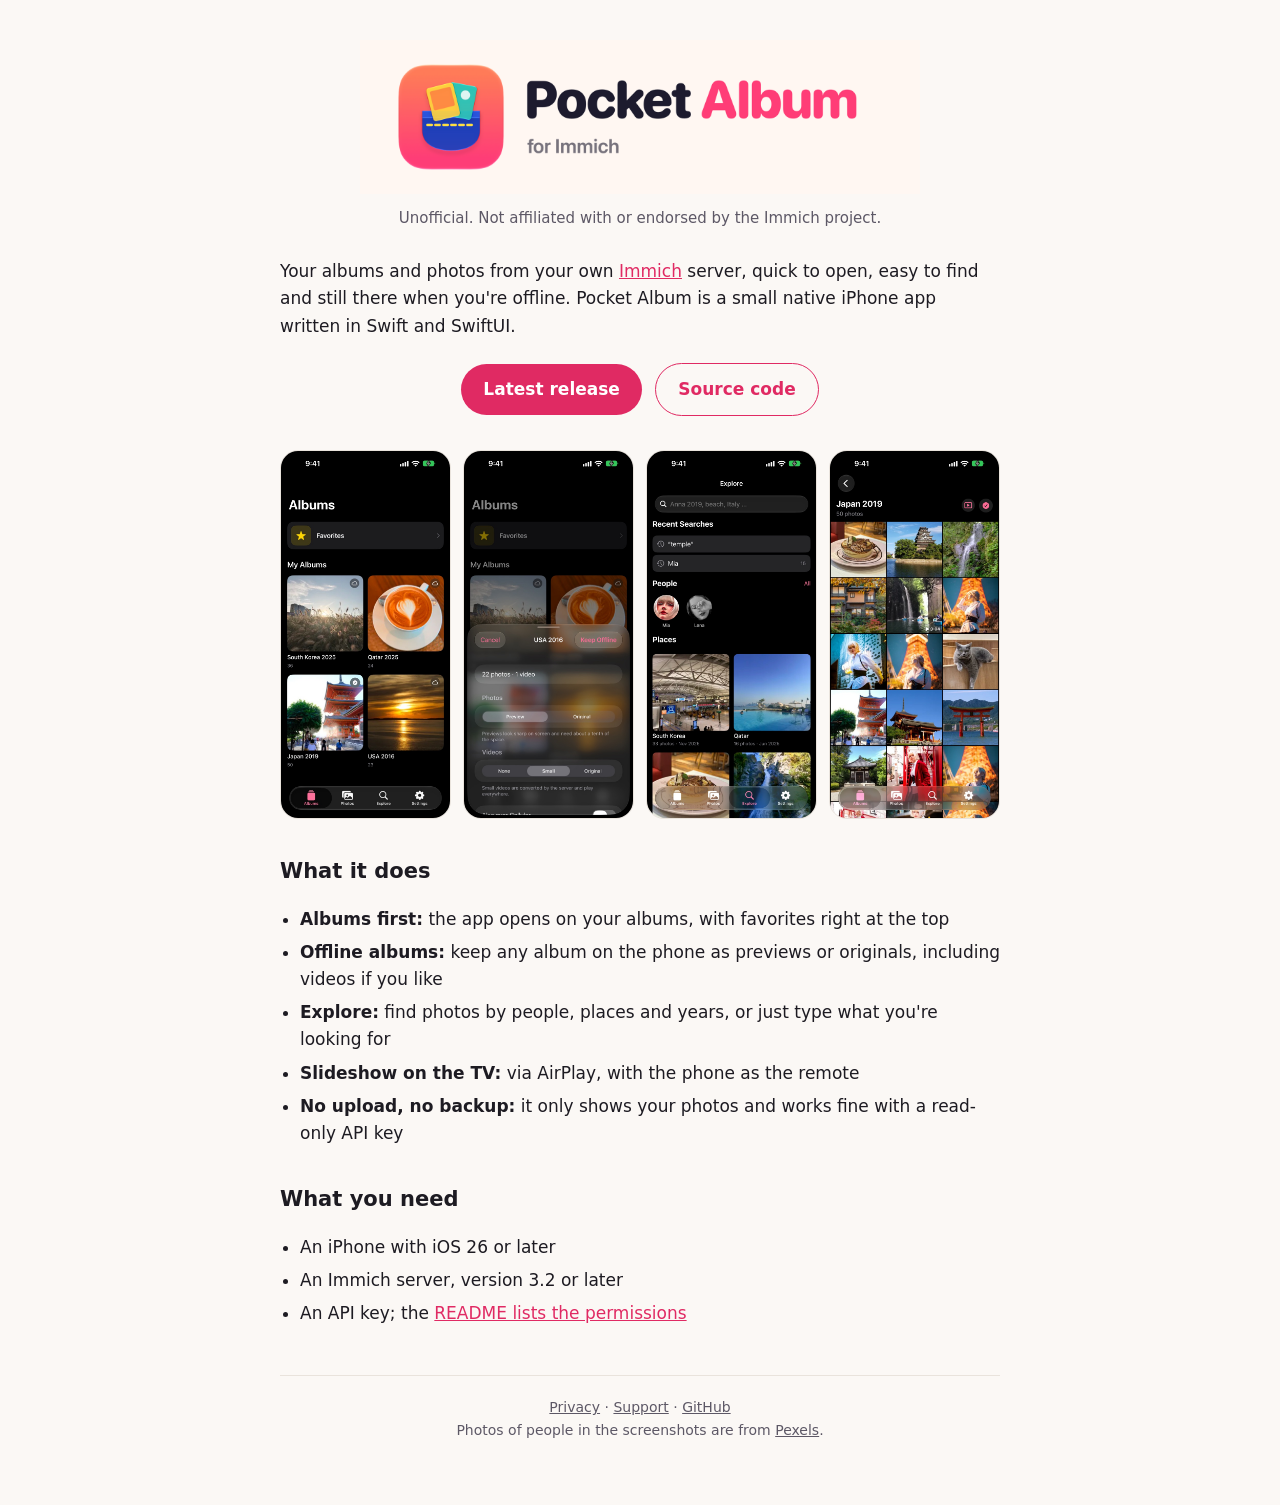
==== docs/index.html @ 1acf9f45 "Website for GitHub Pages: landing page, privacy and support; privacy policy updated" ====
<!doctype html>
<html lang="en">
<head>
<meta charset="utf-8">
<meta name="viewport" content="width=device-width,initial-scale=1">
<title>Pocket Album for Immich</title>
<meta name="description" content="A native iOS client for your own Immich server: albums first, offline albums, search by people, places and years.">
<link rel="icon" href="assets/symbol.png">
<link rel="stylesheet" href="style.css">
</head>
<body>
<main>
  <div class="kopf">
    <img class="banner hell" src="assets/banner-hell.png" alt="Pocket Album for Immich">
    <img class="banner dunkel" src="assets/banner-dunkel.png" alt="Pocket Album for Immich">
    <p class="unter">Unofficial. Not affiliated with or endorsed by the Immich project.</p>
  </div>

  <p>Your albums and photos from your own <a href="https://immich.app/">Immich</a> server, quick to open, easy to find and still there when you're offline. Pocket Album is a small native iPhone app written in Swift and SwiftUI.</p>

  <p style="text-align:center">
    <a class="knopf" href="https://github.com/ralksta/pocket-album/releases/latest">Latest release</a>
    <a class="knopf zwei" href="https://github.com/ralksta/pocket-album">Source code</a>
  </p>

  <div class="bilder">
    <img src="screenshots/1-albums.jpg" alt="Albums with favorites">
    <img src="screenshots/2-offline.jpg" alt="Keep an album offline">
    <img src="screenshots/3-explore.jpg" alt="Explore by people and places">
    <img src="screenshots/4-album.jpg" alt="Album view">
  </div>

  <h2>What it does</h2>
  <ul class="liste">
    <li><strong>Albums first:</strong> the app opens on your albums, with favorites right at the top</li>
    <li><strong>Offline albums:</strong> keep any album on the phone as previews or originals, including videos if you like</li>
    <li><strong>Explore:</strong> find photos by people, places and years, or just type what you're looking for</li>
    <li><strong>Slideshow on the TV:</strong> via AirPlay, with the phone as the remote</li>
    <li><strong>No upload, no backup:</strong> it only shows your photos and works fine with a read-only API key</li>
  </ul>

  <h2>What you need</h2>
  <ul class="liste">
    <li>An iPhone with iOS 26 or later</li>
    <li>An Immich server, version 3.2 or later</li>
    <li>An API key; the <a href="https://github.com/ralksta/pocket-album#api-key-permissions">README lists the permissions</a></li>
  </ul>

  <footer>
    <a href="privacy/">Privacy</a> · <a href="support/">Support</a> · <a href="https://github.com/ralksta/pocket-album">GitHub</a><br>
    Photos of people in the screenshots are from <a href="https://www.pexels.com">Pexels</a>.
  </footer>
</main>
</body>
</html>
---- docs/style.css ----
:root{--bg:#fbf8f5;--fg:#1d1b22;--mut:#5d5866;--karte:#fff;--linie:#e9e3dc;--akzent:#e02a63;--akzent2:#ff7a59}
@media (prefers-color-scheme:dark){:root{--bg:#0e1116;--fg:#f2eff4;--mut:#a7a1ad;--karte:#171b22;--linie:#262b34;--akzent:#ff5a8a;--akzent2:#ff9a7f}}
*{box-sizing:border-box}
body{margin:0;background:var(--bg);color:var(--fg);font:17px/1.6 -apple-system,BlinkMacSystemFont,"Segoe UI",system-ui,sans-serif}
main{max-width:760px;margin:0 auto;padding:40px 20px 64px}
a{color:var(--akzent)}
.kopf{text-align:center;margin-bottom:28px}
.kopf img.banner{width:100%;max-width:560px;height:auto}
.hell{display:inline}.dunkel{display:none}
@media (prefers-color-scheme:dark){.hell{display:none}.dunkel{display:inline}}
.unter{color:var(--mut);font-size:15px;margin-top:4px}
h1{font-size:30px;line-height:1.2;margin:32px 0 8px}
h2{font-size:21px;margin:36px 0 8px}
.knopf{display:inline-block;background:var(--akzent);color:#fff;text-decoration:none;font-weight:600;padding:12px 22px;border-radius:999px;margin:6px 4px}
.knopf.zwei{background:transparent;color:var(--akzent);border:1.5px solid var(--akzent)}
.bilder{display:grid;grid-template-columns:repeat(4,1fr);gap:12px;margin:28px 0}
.bilder img{width:100%;height:auto;border-radius:18px;border:1px solid var(--linie)}
@media (max-width:640px){.bilder{grid-template-columns:repeat(2,1fr)}}
ul.liste{padding-left:20px}ul.liste li{margin:6px 0}
.karte{background:var(--karte);border:1px solid var(--linie);border-radius:16px;padding:18px 20px;margin:14px 0}
footer{color:var(--mut);font-size:14px;text-align:center;margin-top:48px;border-top:1px solid var(--linie);padding-top:20px}
footer a{color:var(--mut)}
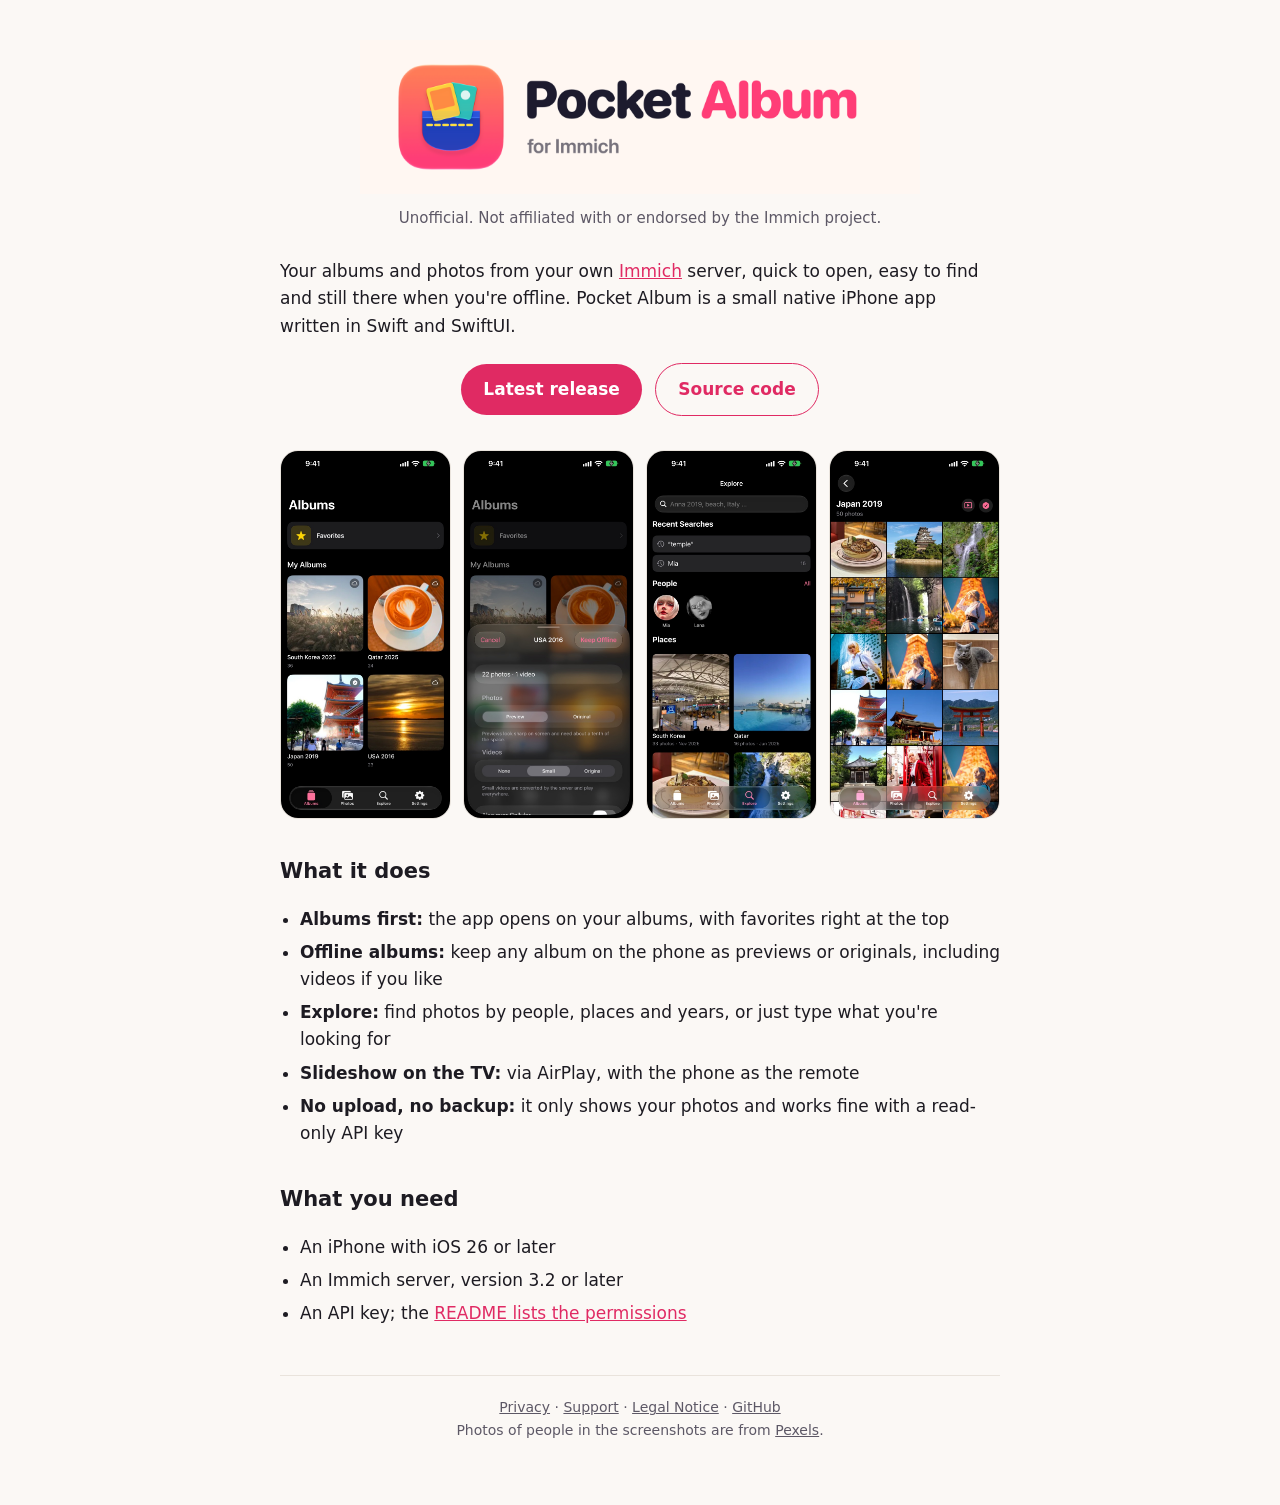
==== commit 6a715840: "Add legal notice page and link it from every page; name the controller in the privacy policy" ====
--- a/docs/index.html
+++ b/docs/index.html
@@ -47,7 +47,7 @@
   </ul>
 
   <footer>
-    <a href="privacy/">Privacy</a> · <a href="support/">Support</a> · <a href="https://github.com/ralksta/pocket-album">GitHub</a><br>
+    <a href="privacy/">Privacy</a> · <a href="support/">Support</a> · <a href="imprint/">Legal Notice</a> · <a href="https://github.com/ralksta/pocket-album">GitHub</a><br>
     Photos of people in the screenshots are from <a href="https://www.pexels.com">Pexels</a>.
   </footer>
 </main>
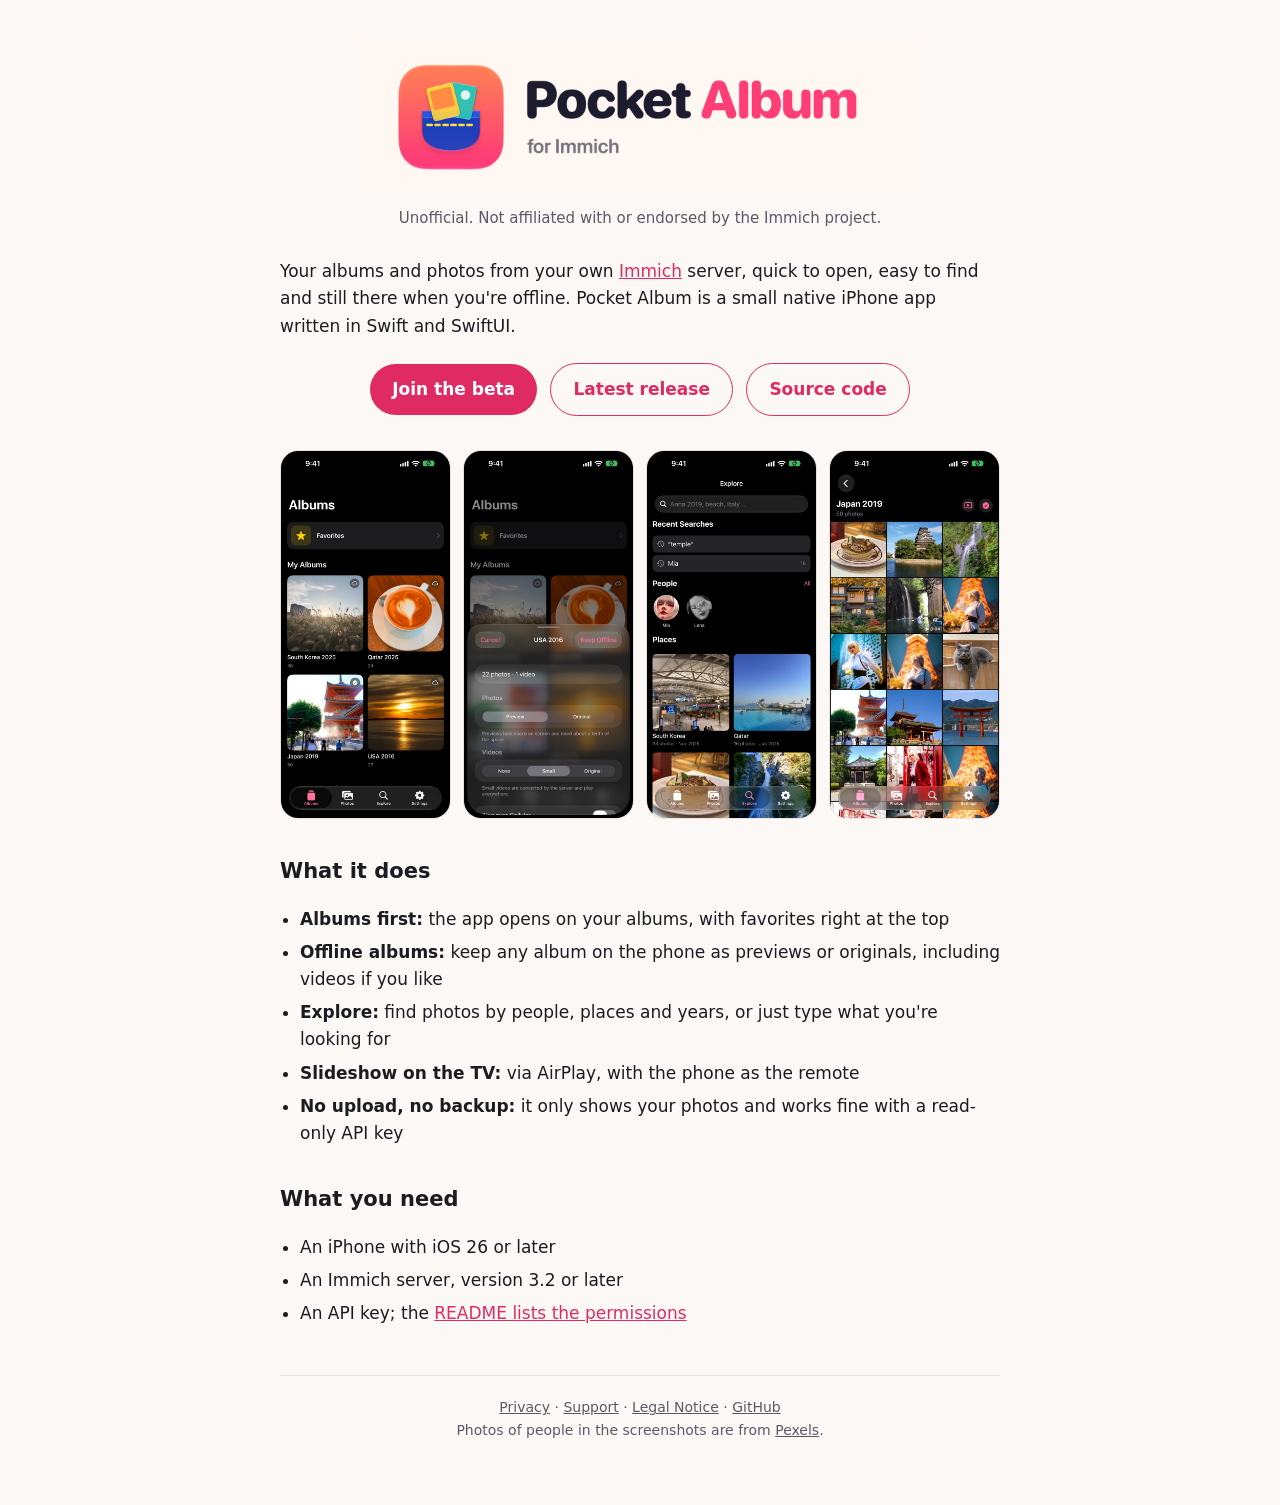
==== commit 7cd0a512: "Link the public TestFlight beta" ====
--- a/docs/index.html
+++ b/docs/index.html
@@ -19,8 +19,9 @@
   <p>Your albums and photos from your own <a href="https://immich.app/">Immich</a> server, quick to open, easy to find and still there when you're offline. Pocket Album is a small native iPhone app written in Swift and SwiftUI.</p>
 
   <p style="text-align:center">
-    <a class="knopf" href="https://github.com/ralksta/pocket-album/releases/latest">Latest release</a>
-    <a class="knopf zwei" href="https://github.com/ralksta/pocket-album">Source code</a>
+    <a class="knopf" href="https://testflight.apple.com/join/YW8NumYY">Join the beta</a>
+    <a class="knopf zwei" href="https://github.com/bildgut/pocket-album/releases/latest">Latest release</a>
+    <a class="knopf zwei" href="https://github.com/bildgut/pocket-album">Source code</a>
   </p>
 
   <div class="bilder">
@@ -43,11 +44,11 @@
   <ul class="liste">
     <li>An iPhone with iOS 26 or later</li>
     <li>An Immich server, version 3.2 or later</li>
-    <li>An API key; the <a href="https://github.com/ralksta/pocket-album#api-key-permissions">README lists the permissions</a></li>
+    <li>An API key; the <a href="https://github.com/bildgut/pocket-album#api-key-permissions">README lists the permissions</a></li>
   </ul>
 
   <footer>
-    <a href="privacy/">Privacy</a> · <a href="support/">Support</a> · <a href="imprint/">Legal Notice</a> · <a href="https://github.com/ralksta/pocket-album">GitHub</a><br>
+    <a href="privacy/">Privacy</a> · <a href="support/">Support</a> · <a href="imprint/">Legal Notice</a> · <a href="https://github.com/bildgut/pocket-album">GitHub</a><br>
     Photos of people in the screenshots are from <a href="https://www.pexels.com">Pexels</a>.
   </footer>
 </main>
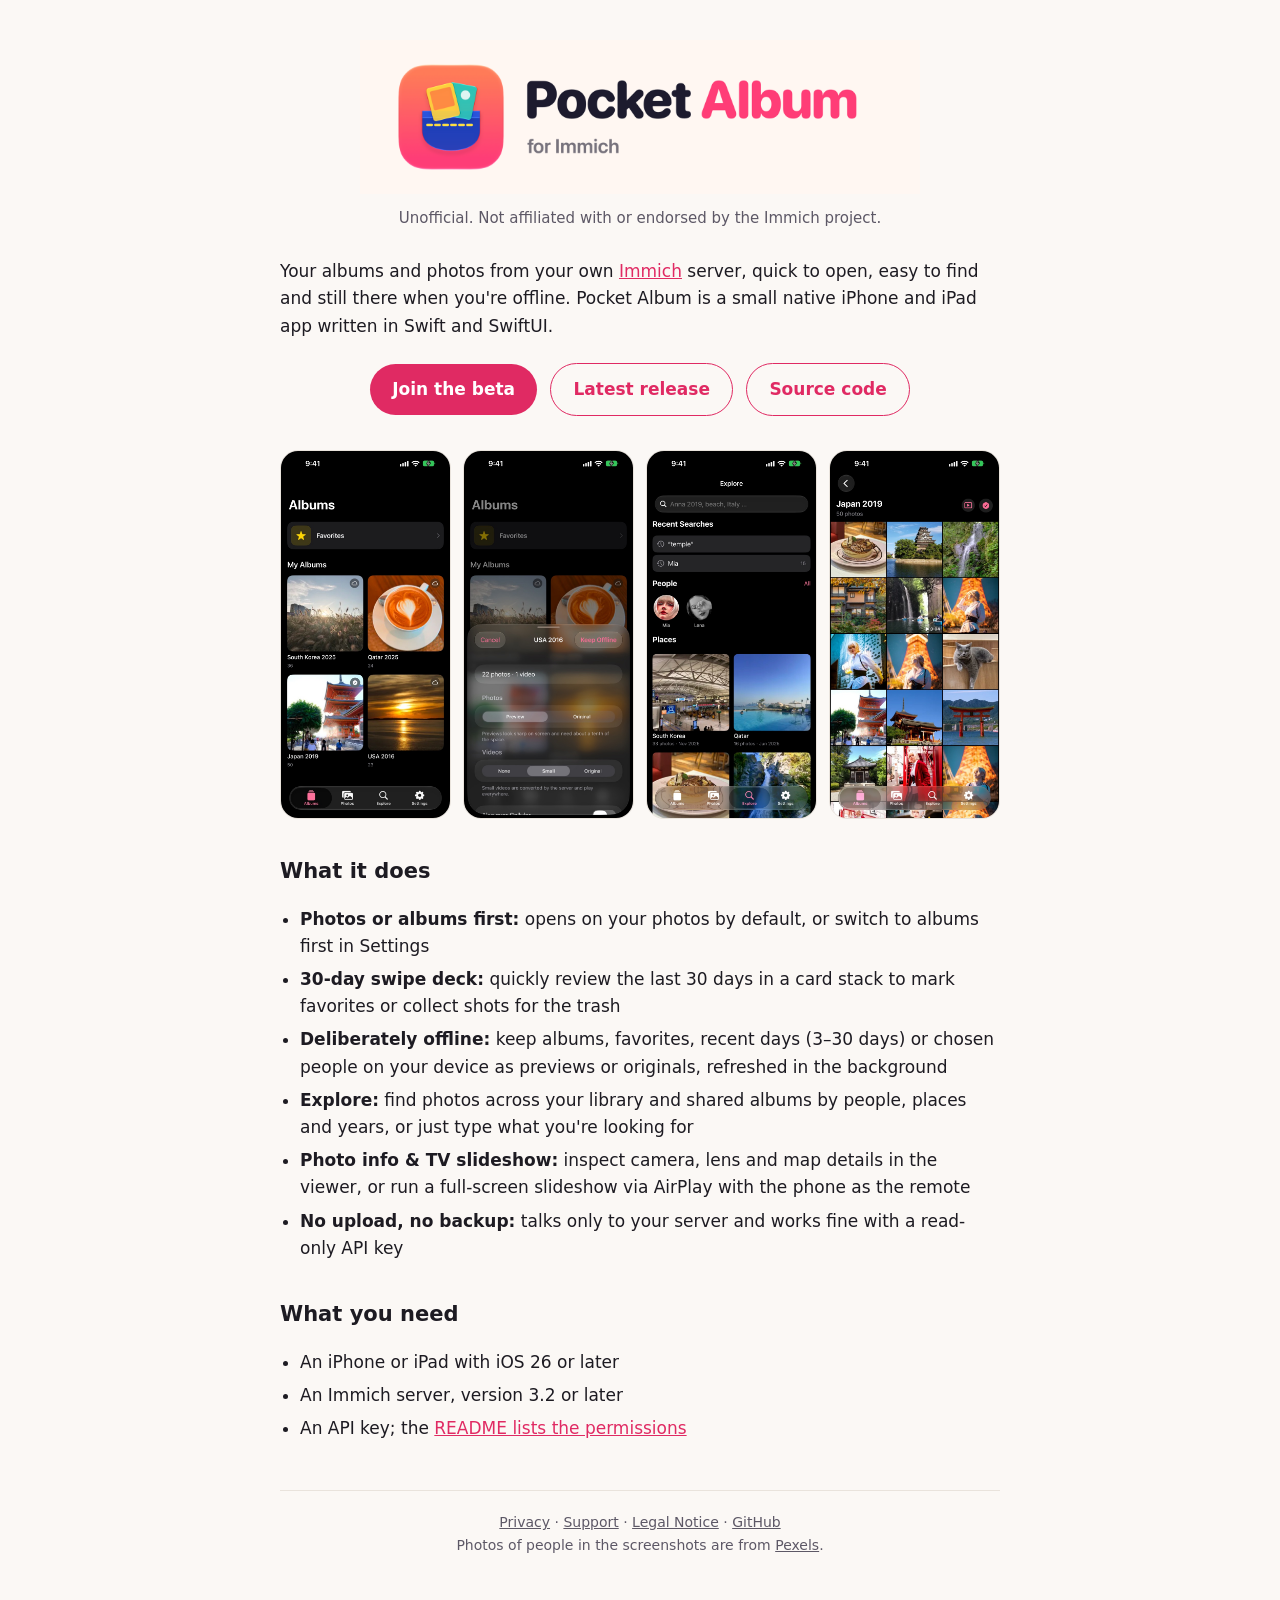
==== commit d6a4eed2: "Website: update features for 0.10.0" ====
--- a/docs/index.html
+++ b/docs/index.html
@@ -4,7 +4,7 @@
 <meta charset="utf-8">
 <meta name="viewport" content="width=device-width,initial-scale=1">
 <title>Pocket Album for Immich</title>
-<meta name="description" content="A native iOS client for your own Immich server: albums first, offline albums, search by people, places and years.">
+<meta name="description" content="A native iOS client for your own Immich server: 30-day swipe deck, offline albums, favorites and people, photo info sheet with map, and search by people, places and years.">
 <link rel="icon" href="assets/symbol.png">
 <link rel="stylesheet" href="style.css">
 </head>
@@ -16,7 +16,7 @@
     <p class="unter">Unofficial. Not affiliated with or endorsed by the Immich project.</p>
   </div>
 
-  <p>Your albums and photos from your own <a href="https://immich.app/">Immich</a> server, quick to open, easy to find and still there when you're offline. Pocket Album is a small native iPhone app written in Swift and SwiftUI.</p>
+  <p>Your albums and photos from your own <a href="https://immich.app/">Immich</a> server, quick to open, easy to find and still there when you're offline. Pocket Album is a small native iPhone and iPad app written in Swift and SwiftUI.</p>
 
   <p style="text-align:center">
     <a class="knopf" href="https://testflight.apple.com/join/YW8NumYY">Join the beta</a>
@@ -33,16 +33,17 @@
 
   <h2>What it does</h2>
   <ul class="liste">
-    <li><strong>Albums first:</strong> the app opens on your albums, with favorites right at the top</li>
-    <li><strong>Offline albums:</strong> keep any album on the phone as previews or originals, including videos if you like</li>
-    <li><strong>Explore:</strong> find photos by people, places and years, or just type what you're looking for</li>
-    <li><strong>Slideshow on the TV:</strong> via AirPlay, with the phone as the remote</li>
-    <li><strong>No upload, no backup:</strong> it only shows your photos and works fine with a read-only API key</li>
+    <li><strong>Photos or albums first:</strong> opens on your photos by default, or switch to albums first in Settings</li>
+    <li><strong>30-day swipe deck:</strong> quickly review the last 30 days in a card stack to mark favorites or collect shots for the trash</li>
+    <li><strong>Deliberately offline:</strong> keep albums, favorites, recent days (3–30 days) or chosen people on your device as previews or originals, refreshed in the background</li>
+    <li><strong>Explore:</strong> find photos across your library and shared albums by people, places and years, or just type what you're looking for</li>
+    <li><strong>Photo info &amp; TV slideshow:</strong> inspect camera, lens and map details in the viewer, or run a full-screen slideshow via AirPlay with the phone as the remote</li>
+    <li><strong>No upload, no backup:</strong> talks only to your server and works fine with a read-only API key</li>
   </ul>
 
   <h2>What you need</h2>
   <ul class="liste">
-    <li>An iPhone with iOS 26 or later</li>
+    <li>An iPhone or iPad with iOS 26 or later</li>
     <li>An Immich server, version 3.2 or later</li>
     <li>An API key; the <a href="https://github.com/bildgut/pocket-album#api-key-permissions">README lists the permissions</a></li>
   </ul>
